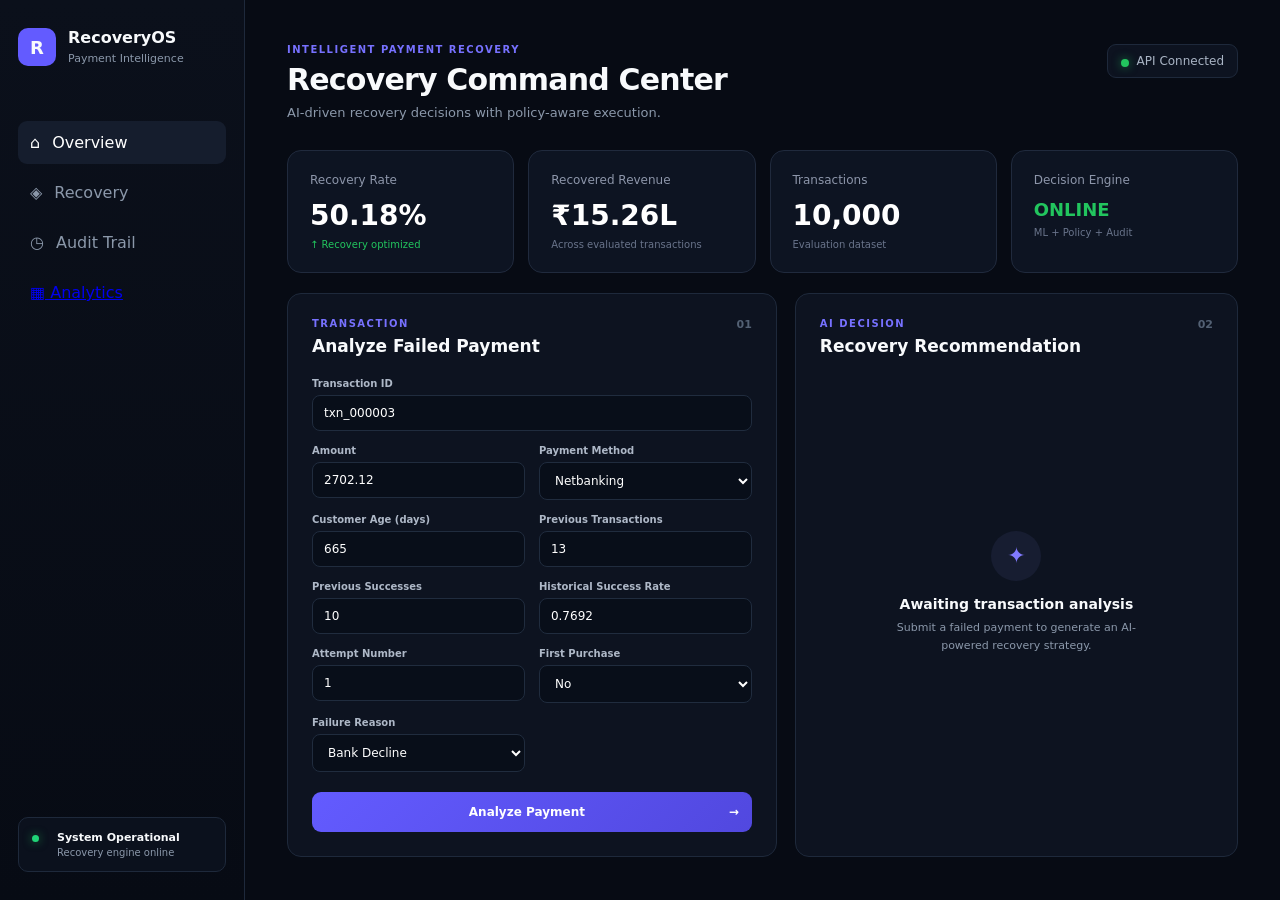
==== frontend/index.html @ 7bb44d77 "debugged features" ====
<!DOCTYPE html>
<html lang="en">
<head>
    <meta charset="UTF-8">
    <meta name="viewport" content="width=device-width, initial-scale=1.0">

    <title>RecoveryOS</title>

    <link rel="stylesheet" href="style.css">
</head>

<body>

<div class="app">

    <!-- SIDEBAR -->

    <aside class="sidebar">

        <div class="brand">
            <div class="brand-icon">R</div>

            <div>
                <h1>RecoveryOS</h1>
                <span>Payment Intelligence</span>
            </div>
        </div>

        <nav>

            <button class="nav-item active">
                <span>⌂</span>
                Overview
            </button>

            <button class="nav-item">
                <span>◈</span>
                Recovery
            </button>

            <button class="nav-item">
                <span>◷</span>
                Audit Trail
            </button>

            <button class="nav-item">
                <a
    href="analytics.html"
    class="active"
>
    ▦ Analytics
</a>
            </button>

        </nav>

        <div class="system-status">

            <span class="status-dot"></span>

            <div>
                <strong>System Operational</strong>
                <small>Recovery engine online</small>
            </div>

        </div>

    </aside>


    <!-- MAIN -->

    <main class="main">

        <!-- HEADER -->

        <header class="header">

            <div>
                <p class="eyebrow">INTELLIGENT PAYMENT RECOVERY</p>

                <h2>Recovery Command Center</h2>

                <p class="subtitle">
                    AI-driven recovery decisions with policy-aware execution.
                </p>
            </div>

            <div class="header-status">
                <span class="status-dot"></span>
                API Connected
            </div>

        </header>


        <!-- METRICS -->

        <section class="metrics">

            <div class="metric-card">

                <span>Recovery Rate</span>

                <strong>50.18%</strong>

                <small class="positive">
                    ↑ Recovery optimized
                </small>

            </div>


            <div class="metric-card">

                <span>Recovered Revenue</span>

                <strong>₹15.26L</strong>

                <small>
                    Across evaluated transactions
                </small>

            </div>


            <div class="metric-card">

                <span>Transactions</span>

                <strong>10,000</strong>

                <small>
                    Evaluation dataset
                </small>

            </div>


            <div class="metric-card">

                <span>Decision Engine</span>

                <strong class="online">ONLINE</strong>

                <small>
                    ML + Policy + Audit
                </small>

            </div>

        </section>


        <!-- ANALYSIS SECTION -->

        <section class="workspace">

            <!-- INPUT -->

            <div class="panel transaction-panel">

                <div class="panel-header">

                    <div>
                        <p class="eyebrow">TRANSACTION</p>

                        <h3>Analyze Failed Payment</h3>
                    </div>

                    <span class="panel-number">01</span>

                </div>


                <div class="form-grid">

                    <div class="form-group full">

                        <label>Transaction ID</label>

                        <input
                            id="transactionId"
                            type="text"
                            value="txn_000003"
                        >

                    </div>


                    <div class="form-group">

                        <label>Amount</label>

                        <input
                            id="amount"
                            type="number"
                            value="2702.12"
                        >

                    </div>


                    <div class="form-group">

                        <label>Payment Method</label>

                        <select id="paymentMethod">

                            <option value="netbanking">
                                Netbanking
                            </option>

                            <option value="card">
                                Card
                            </option>

                            <option value="upi">
                                UPI
                            </option>

                            <option value="wallet">
                                Wallet
                            </option>

                        </select>

                    </div>


                    <div class="form-group">

                        <label>Customer Age (days)</label>

                        <input
                            id="customerAge"
                            type="number"
                            value="665"
                        >

                    </div>


                    <div class="form-group">

                        <label>Previous Transactions</label>

                        <input
                            id="previousTransactions"
                            type="number"
                            value="13"
                        >

                    </div>


                    <div class="form-group">

                        <label>Previous Successes</label>

                        <input
                            id="previousSuccesses"
                            type="number"
                            value="10"
                        >

                    </div>


                    <div class="form-group">

                        <label>Historical Success Rate</label>

                        <input
                            id="historicalRate"
                            type="number"
                            step="0.0001"
                            value="0.7692"
                        >

                    </div>


                    <div class="form-group">

                        <label>Attempt Number</label>

                        <input
                            id="attemptNumber"
                            type="number"
                            value="1"
                        >

                    </div>


                    <div class="form-group">

                        <label>First Purchase</label>

                        <select id="firstPurchase">

                            <option value="false">
                                No
                            </option>

                            <option value="true">
                                Yes
                            </option>

                        </select>

                    </div>


                    <div class="form-group">

                        <label>Failure Reason</label>

                        <select id="failureReason">

                            <option value="bank_decline">
                                Bank Decline
                            </option>

                            <option value="network_error">
                                Network Error
                            </option>

                            <option value="gateway_error">
                                Gateway Error
                            </option>

                            <option value="insufficient_balance">
                                Insufficient Balance
                            </option>

                            <option value="expired_card">
                                Expired Card
                            </option>

                            <option value="authentication_failed">
                                Authentication Failed
                            </option>

                        </select>

                    </div>

                </div>


                <button
                    id="analyzeButton"
                    class="primary-button"
                    onclick="analyzeTransaction()"
                >

                    Analyze Payment

                    <span>→</span>

                </button>


                <div
                    id="loading"
                    class="loading hidden"
                >
                    Running RecoveryOS decision engine...
                </div>


                <div
                    id="error"
                    class="error hidden"
                ></div>

            </div>


            <!-- DECISION -->

            <div class="panel decision-panel">

                <div class="panel-header">

                    <div>
                        <p class="eyebrow">AI DECISION</p>

                        <h3>Recovery Recommendation</h3>
                    </div>

                    <span class="panel-number">02</span>

                </div>


                <div id="emptyDecision" class="empty-state">

                    <div class="empty-icon">
                        ✦
                    </div>

                    <h4>Awaiting transaction analysis</h4>

                    <p>
                        Submit a failed payment to generate an
                        AI-powered recovery strategy.
                    </p>

                </div>


                <div
                    id="decisionContent"
                    class="hidden"
                >

                    <div class="recommendation">

                        <span class="recommendation-label">
                            RECOMMENDED ACTION
                        </span>

                        <div
                            id="recommendedAction"
                            class="recommended-action"
                        >
                            RETRY
                        </div>

                        <div class="confidence">

                            <span>Recovery probability</span>

                            <strong id="recommendedProbability">
                                68.02%
                            </strong>

                        </div>

                    </div>


                    <div class="action-list">

                        <div class="action-row">

                            <div>
                                <strong>Retry</strong>
                                <small>
                                    Direct payment retry
                                </small>
                            </div>

                            <div class="probability">

                                <div class="bar">
                                    <div
                                        id="retryBar"
                                        class="bar-fill"
                                    ></div>
                                </div>

                                <span id="retryProbability">
                                    —
                                </span>

                            </div>

                        </div>


                        <div class="action-row">

                            <div>
                                <strong>Payment Link</strong>
                                <small>
                                    Generate alternate payment
                                </small>
                            </div>

                            <div class="probability">

                                <div class="bar">
                                    <div
                                        id="paymentLinkBar"
                                        class="bar-fill"
                                    ></div>
                                </div>

                                <span id="paymentLinkProbability">
                                    —
                                </span>

                            </div>

                        </div>


                        <div class="action-row">

                            <div>
                                <strong>Reminder</strong>
                                <small>
                                    Prompt customer to retry
                                </small>
                            </div>

                            <div class="probability">

                                <div class="bar">
                                    <div
                                        id="reminderBar"
                                        class="bar-fill"
                                    ></div>
                                </div>

                                <span id="reminderProbability">
                                    —
                                </span>

                            </div>

                        </div>

                    </div>


                    <!-- POLICY -->

<div class="policy-box">

    <div class="policy-header">

        <span>
            POLICY CHECK
        </span>

        <strong id="policyStatus">
            ✓ APPROVED
        </strong>

    </div>

    <div id="policyReasons">
        No policy restrictions.
    </div>

</div>


<!-- DECISION INTELLIGENCE -->

<!-- DECISION INTELLIGENCE -->

<div class="decision-intelligence">

    <div class="decision-intelligence-header">

        <div>

            <span class="eyebrow">
                DECISION INTELLIGENCE
            </span>

            <h3>
                Why this decision?
            </h3>

        </div>

        <span class="decision-badge">
            AI EXPLANATION
        </span>

    </div>


    <div
        id="reasonList"
        class="reason-list"
    >

        <div class="reason-item">

            <span class="reason-icon">
                ✓
            </span>

            <span>
                Analyze a transaction to see why
                the recovery action was selected.
            </span>

        </div>

    </div>

</div>


<!-- EXECUTE -->

                    <button
                        id="executeButton"
                        class="execute-button"
                        onclick="executeRecovery()"
                    >

                        Execute Recovery

                        <span>↗</span>

                    </button>

                </div>

            </div>

        </section>


        <!-- RESULT -->

        <section
            id="resultSection"
            class="result-section hidden"
        >

            <div class="success-card">

                <div class="success-icon">
                    ✓
                </div>

                <div>

                    <p class="eyebrow">
                        RECOVERY RESULT
                    </p>

                    <h3 id="executionStatus">
                        Payment Recovered
                    </h3>

                    <p id="executionMessage">
                        Payment successfully recovered.
                    </p>

                </div>

                <div class="recovered-amount">

                    <span>Amount Recovered</span>

                    <strong id="recoveredAmount">
                        ₹0.00
                    </strong>

                </div>

            </div>


            <div class="audit-card">

                <div>

                    <p class="eyebrow">
                        AUDIT TRAIL
                    </p>

                    <h3>Decision → Policy → Execution</h3>

                </div>

                <div class="audit-id">

                    <span>Audit ID</span>

                    <code id="auditId">
                        —
                    </code>

                </div>

            </div>

        </section>


        <!-- AUDIT TIMELINE -->

        <section
            id="auditSection"
            class="panel audit-panel hidden"
        >

            <div class="panel-header">

                <div>

                    <p class="eyebrow">
                        GOVERNANCE
                    </p>

                    <h3>Transaction Audit Trail</h3>

                </div>

            </div>


            <div id="auditTimeline"></div>

        </section>


    </main>

</div>


<script src="app.js"></script>

</body>
</html>
---- frontend/style.css ----
* {
    box-sizing: border-box;
    margin: 0;
    padding: 0;
}

:root {
    --bg: #070b14;
    --panel: #0d1320;
    --panel-light: #111a2a;
    --border: #1e293b;

    --text: #f8fafc;
    --muted: #8b98aa;

    --primary: #635bff;
    --primary-light: #817aff;

    --success: #22c55e;
    --danger: #ef4444;

    --radius: 14px;
}

body {
    font-family:
        Inter,
        ui-sans-serif,
        system-ui,
        -apple-system,
        BlinkMacSystemFont,
        "Segoe UI",
        sans-serif;

    background: var(--bg);
    color: var(--text);

    min-height: 100vh;
}


button,
input,
select {
    font: inherit;
}


/* ================================
   APP
================================ */

.app {
    display: flex;
    min-height: 100vh;
}


/* ================================
   SIDEBAR
================================ */

.sidebar {
    width: 245px;

    border-right: 1px solid var(--border);

    padding: 28px 18px;

    display: flex;
    flex-direction: column;

    background:
        linear-gradient(
            180deg,
            #0b101b 0%,
            #070b14 100%
        );
}


.brand {
    display: flex;
    align-items: center;
    gap: 12px;

    margin-bottom: 55px;
}


.brand-icon {
    width: 38px;
    height: 38px;

    border-radius: 10px;

    display: grid;
    place-items: center;

    background: var(--primary);

    font-weight: 800;
    font-size: 18px;
}


.brand h1 {
    font-size: 16px;
}


.brand span {
    color: var(--muted);
    font-size: 11px;
}


nav {
    display: flex;
    flex-direction: column;
    gap: 7px;
}


.nav-item {
    border: 0;

    background: transparent;

    color: var(--muted);

    padding: 12px;

    border-radius: 9px;

    text-align: left;

    cursor: pointer;

    display: flex;
    gap: 12px;
    align-items: center;
}


.nav-item:hover,
.nav-item.active {
    background: #151d2d;
    color: white;
}


.system-status {
    margin-top: auto;

    display: flex;
    gap: 10px;

    padding: 13px;

    border: 1px solid var(--border);

    border-radius: 10px;

    background: #0b111d;
}


.system-status strong {
    display: block;
    font-size: 11px;
}


.system-status small {
    display: block;

    color: var(--muted);

    margin-top: 3px;

    font-size: 10px;
}


.status-dot {
    width: 8px;
    height: 8px;

    background: var(--success);

    border-radius: 50%;

    margin-top: 4px;

    box-shadow:
        0 0 10px rgba(34, 197, 94, 0.6);
}


/* ================================
   MAIN
================================ */

.main {
    flex: 1;

    padding: 38px 42px;

    max-width: 1500px;

    margin: auto;
}


.header {
    display: flex;

    justify-content: space-between;
    align-items: flex-start;

    margin-bottom: 30px;
}


.eyebrow {
    color: var(--primary-light);

    font-size: 10px;

    font-weight: 700;

    letter-spacing: 1.4px;

    margin-bottom: 7px;
}


.header h2 {
    font-size: 30px;

    letter-spacing: -0.8px;
}


.subtitle {
    color: var(--muted);

    margin-top: 8px;

    font-size: 13px;
}


.header-status {
    border: 1px solid var(--border);

    background: var(--panel);

    border-radius: 9px;

    padding: 9px 13px;

    display: flex;
    align-items: center;
    gap: 8px;

    color: #aab5c5;

    font-size: 12px;
}


/* ================================
   METRICS
================================ */

.metrics {
    display: grid;

    grid-template-columns:
        repeat(4, 1fr);

    gap: 14px;

    margin-bottom: 20px;
}


.metric-card {
    background: var(--panel);

    border: 1px solid var(--border);

    border-radius: var(--radius);

    padding: 19px;
}


.metric-card span {
    color: var(--muted);

    display: block;

    font-size: 11px;

    margin-bottom: 10px;
}


.metric-card strong {
    font-size: 24px;

    display: block;
}


.metric-card small {
    color: var(--muted);

    display: block;

    margin-top: 6px;

    font-size: 10px;
}


.metric-card .positive {
    color: var(--success);
}


.metric-card .online {
    color: var(--success);

    font-size: 18px;
}


/* ================================
   WORKSPACE
================================ */

.workspace {
    display: grid;

    grid-template-columns:
        1.05fr
        0.95fr;

    gap: 18px;
}


.panel {
    background: var(--panel);

    border: 1px solid var(--border);

    border-radius: var(--radius);

    padding: 24px;
}


.panel-header {
    display: flex;

    justify-content: space-between;

    margin-bottom: 22px;
}


.panel-header h3 {
    font-size: 17px;
}


.panel-number {
    color: #536174;

    font-size: 11px;

    font-weight: 700;
}


/* ================================
   FORM
================================ */

.form-grid {
    display: grid;

    grid-template-columns:
        repeat(2, 1fr);

    gap: 14px;
}


.form-group {
    display: flex;

    flex-direction: column;

    gap: 6px;
}


.form-group.full {
    grid-column: 1 / -1;
}


.form-group label {
    color: #aeb8c7;

    font-size: 10px;

    font-weight: 600;
}


input,
select {
    background: #080e19;

    border: 1px solid #202c3e;

    border-radius: 8px;

    color: white;

    padding: 10px 11px;

    outline: none;

    font-size: 12px;
}


input:focus,
select:focus {
    border-color: var(--primary);
}


.primary-button,
.execute-button {
    width: 100%;

    border: 0;

    border-radius: 9px;

    padding: 13px;

    margin-top: 20px;

    cursor: pointer;

    color: white;

    font-weight: 700;

    font-size: 12px;

    background:
        linear-gradient(
            135deg,
            var(--primary),
            #5148df
        );

    transition: 0.2s;
}


.primary-button:hover,
.execute-button:hover {
    transform: translateY(-1px);

    box-shadow:
        0 8px 25px rgba(99, 91, 255, 0.25);
}


.primary-button span,
.execute-button span {
    float: right;
}


/* ================================
   DECISION
================================ */

.empty-state {
    height: 430px;

    display: flex;

    flex-direction: column;

    justify-content: center;

    align-items: center;

    text-align: center;
}


.empty-icon {
    width: 50px;
    height: 50px;

    border-radius: 50%;

    background: #171d31;

    display: grid;

    place-items: center;

    color: var(--primary-light);

    font-size: 22px;

    margin-bottom: 15px;
}


.empty-state h4 {
    font-size: 14px;
}


.empty-state p {
    color: var(--muted);

    max-width: 280px;

    font-size: 11px;

    line-height: 1.6;

    margin-top: 7px;
}


.recommendation {
    border: 1px solid #293354;

    background:
        linear-gradient(
            135deg,
            #11172b,
            #0c1220
        );

    border-radius: 12px;

    padding: 22px;

    text-align: center;
}


.recommendation-label {
    color: var(--muted);

    font-size: 9px;

    letter-spacing: 1.2px;
}


.recommended-action {
    color: #a39eff;

    font-size: 28px;

    font-weight: 800;

    margin: 9px 0;
}


.confidence {
    display: flex;

    justify-content: space-between;

    color: var(--muted);

    font-size: 11px;
}


.confidence strong {
    color: white;
}


/* ================================
   ACTIONS
================================ */

.action-list {
    margin-top: 20px;
}


.action-row {
    display: flex;

    justify-content: space-between;

    align-items: center;

    padding: 13px 0;

    border-bottom: 1px solid #182234;
}


.action-row strong {
    display: block;

    font-size: 12px;
}


.action-row small {
    color: var(--muted);

    font-size: 9px;
}


.probability {
    width: 180px;

    display: flex;

    align-items: center;

    gap: 9px;
}


.bar {
    flex: 1;

    height: 5px;

    background: #1b2535;

    border-radius: 5px;

    overflow: hidden;
}


.bar-fill {
    height: 100%;

    width: 0%;

    background: var(--primary);

    border-radius: 5px;

    transition: width 0.5s;
}


.probability span {
    width: 43px;

    text-align: right;

    font-size: 10px;

    color: #aeb8c7;
}


/* ================================
   POLICY
================================ */

.policy-box {
    background: #091712;

    border: 1px solid #163626;

    border-radius: 9px;

    margin-top: 18px;

    padding: 13px;
}


.policy-header {
    display: flex;

    justify-content: space-between;

    margin-bottom: 6px;
}


.policy-header span {
    color: var(--muted);

    font-size: 9px;

    letter-spacing: 1px;
}


.policy-header strong {
    color: var(--success);

    font-size: 10px;
}


#policyReasons {
    color: #7f9288;

    font-size: 10px;
}


.execute-button {
    background: var(--success);

    color: #031009;
}


/* ================================
   RESULT
================================ */

.result-section {
    margin-top: 20px;
}


.success-card,
.audit-card {
    background: var(--panel);

    border: 1px solid var(--border);

    border-radius: var(--radius);

    padding: 22px;

    display: flex;

    align-items: center;

    gap: 16px;
}


.success-icon {
    width: 45px;
    height: 45px;

    border-radius: 50%;

    background: #0d2a1b;

    color: var(--success);

    display: grid;

    place-items: center;

    font-size: 20px;
}


.success-card h3 {
    font-size: 17px;
}


.success-card p:not(.eyebrow) {
    color: var(--muted);

    font-size: 11px;

    margin-top: 4px;
}


.recovered-amount {
    margin-left: auto;

    text-align: right;
}


.recovered-amount span {
    color: var(--muted);

    font-size: 10px;

    display: block;
}


.recovered-amount strong {
    color: var(--success);

    font-size: 24px;
}


.audit-card {
    margin-top: 12px;
}


.audit-id {
    margin-left: auto;

    text-align: right;
}


.audit-id span {
    color: var(--muted);

    display: block;

    font-size: 9px;

    margin-bottom: 5px;
}


.audit-id code {
    color: #9ea9ba;

    font-size: 9px;
}


/* ================================
   AUDIT
================================ */

.audit-panel {
    margin-top: 20px;
}


.timeline-event {
    position: relative;

    padding: 14px 0 14px 25px;

    border-left: 1px solid #273246;
}


.timeline-event::before {
    content: "";

    position: absolute;

    left: -4px;
    top: 19px;

    width: 7px;
    height: 7px;

    background: var(--primary);

    border-radius: 50%;
}


.timeline-event strong {
    font-size: 11px;
}


.timeline-event p {
    color: var(--muted);

    font-size: 10px;

    margin-top: 4px;
}


/* ================================
   STATES
================================ */

.hidden {
    display: none !important;
}


.loading {
    color: var(--primary-light);

    font-size: 10px;

    margin-top: 10px;
}


.error {
    background: #2b1010;

    border: 1px solid #5c2020;

    color: #fca5a5;

    padding: 10px;

    border-radius: 7px;

    font-size: 10px;

    margin-top: 10px;
}


/* ================================
   RESPONSIVE
================================ */

@media (max-width: 1000px) {

    .sidebar {
        width: 190px;
    }

    .main {
        padding: 25px;
    }

    .metrics {
        grid-template-columns:
            repeat(2, 1fr);
    }

    .workspace {
        grid-template-columns: 1fr;
    }

}


@media (max-width: 700px) {

    .sidebar {
        display: none;
    }

    .main {
        padding: 18px;
    }

    .metrics {
        grid-template-columns: 1fr;
    }

    .form-grid {
        grid-template-columns: 1fr;
    }

    .form-group.full {
        grid-column: auto;
    }

}

/* =====================================================
   ANALYTICS
===================================================== */

.page-header {
    display: flex;
    justify-content: space-between;
    align-items: flex-start;
    margin-bottom: 32px;
}

.page-header h1 {
    margin: 8px 0;
    font-size: 32px;
}

.page-header p {
    color: #8d96aa;
    margin: 0;
}


.api-status {
    padding: 10px 16px;
    border: 1px solid #263047;
    border-radius: 10px;
    background: #0d1422;
    color: #aab3c6;
    font-size: 13px;
}

.api-status span,
.system-status span {
    display: inline-block;
    width: 7px;
    height: 7px;
    background: #20d477;
    border-radius: 50%;
    margin-right: 8px;
}


/* METRICS */

.metric-grid {
    display: grid;
    grid-template-columns:
        repeat(4, 1fr);

    gap: 16px;

    margin-bottom: 20px;
}

.metric-card {
    background: #0d1422;

    border: 1px solid #202a3d;

    border-radius: 14px;

    padding: 22px;
}

.metric-card span {
    display: block;

    font-size: 12px;

    color: #8d96aa;

    margin-bottom: 12px;
}

.metric-card strong {
    display: block;

    font-size: 28px;

    color: #ffffff;

    margin-bottom: 7px;
}

.metric-card small {
    color: #69748b;
}


/* CHART GRID */

.chart-grid {
    display: grid;

    grid-template-columns:
        1fr 1fr;

    gap: 18px;

    margin-bottom: 18px;
}


.analytics-card {
    background: #0d1422;

    border: 1px solid #202a3d;

    border-radius: 14px;

    padding: 24px;

    margin-bottom: 18px;
}

.full-card {
    width: auto;
}


.card-header {
    display: flex;

    justify-content:
        space-between;

    margin-bottom: 20px;
}

.card-header h2 {
    margin: 7px 0 0;

    font-size: 18px;

    color: #ffffff;
}


.eyebrow {
    color: #7771ff;

    font-size: 10px;

    font-weight: 700;

    letter-spacing: 1.5px;
}


/* CHART */

.chart-container {
    position: relative;

    height: 300px;
}

.chart-container.large {
    height: 360px;
}


/* TABLE */

.table-wrapper {
    overflow-x: auto;
}

table {
    width: 100%;

    border-collapse: collapse;
}

th {
    text-align: left;

    color: #707b92;

    font-size: 11px;

    text-transform: uppercase;

    letter-spacing: 0.7px;

    padding: 13px;

    border-bottom:
        1px solid #202a3d;
}

td {
    padding: 15px 13px;

    color: #c8cfdd;

    border-bottom:
        1px solid #182235;

    font-size: 13px;
}

tr:hover {
    background: #111a2b;
}


/* RESPONSIVE */

@media (max-width: 1000px) {

    .metric-grid {
        grid-template-columns:
            repeat(2, 1fr);
    }

    .chart-grid {
        grid-template-columns:
            1fr;
    }

}

@media (max-width: 600px) {

    .metric-grid {
        grid-template-columns:
            1fr;
    }

}

/* ============================================================
   DECISION INTELLIGENCE
   ============================================================ */

.decision-reason {
    margin-top: 18px;
    padding: 18px;
    border: 1px solid #202a3d;
    border-radius: 12px;
    background: #0b1220;
}

.decision-reason h3 {
    margin: 6px 0 14px;
    font-size: 16px;
}

.reason-list {
    display: flex;
    flex-direction: column;
    gap: 10px;
}

.reason-item {
    display: flex;
    align-items: flex-start;
    gap: 10px;
    padding: 9px 0;
    border-bottom: 1px solid #182235;
    font-size: 13px;
    color: #b7c1d4;
}

.reason-item:last-child {
    border-bottom: none;
}

.reason-icon {
    color: #22c55e;
    font-weight: bold;
    min-width: 16px;
}

.reason-icon.warning {
    color: #f59e0b;
}

.reason-icon.blocked {
    color: #ef4444;
}

.reason-loading {
    color: #68758b;
    font-size: 13px;
}

/* =========================================================
   DECISION INTELLIGENCE
========================================================= */

.decision-intelligence {

    margin-top: 16px;

    padding: 20px;

    border: 1px solid #202a3d;

    border-radius: 12px;

    background:
        linear-gradient(
            135deg,
            rgba(99, 102, 241, 0.08),
            rgba(15, 23, 42, 0.25)
        );
}


.decision-intelligence-header {

    display: flex;

    justify-content: space-between;

    align-items: center;

    margin-bottom: 18px;
}


.decision-intelligence-header h3 {

    margin-top: 6px;

    margin-bottom: 0;

    font-size: 18px;
}


.decision-badge {

    padding: 6px 10px;

    border-radius: 6px;

    font-size: 10px;

    font-weight: 700;

    letter-spacing: 0.08em;

    color: #a5b4fc;

    background: rgba(99, 102, 241, 0.12);

    border: 1px solid
        rgba(99, 102, 241, 0.25);
}


.reason-list {

    display: flex;

    flex-direction: column;

    gap: 10px;
}


.reason-item {

    display: flex;

    align-items: flex-start;

    gap: 10px;

    padding: 11px 12px;

    border-radius: 8px;

    background: rgba(15, 23, 42, 0.55);

    border: 1px solid #182235;

    color: #aab4c5;

    font-size: 13px;

    line-height: 1.5;
}


.reason-icon {

    display: flex;

    align-items: center;

    justify-content: center;

    flex-shrink: 0;

    width: 20px;

    height: 20px;

    border-radius: 50%;

    background: rgba(34, 197, 94, 0.12);

    color: #22c55e;

    font-size: 11px;

    font-weight: 700;
}

.recovery-result.success .result-icon {
    background: rgba(34, 197, 94, 0.15);
    color: #22c55e;
}

.recovery-result.failed .result-icon {
    background: rgba(239, 68, 68, 0.15);
    color: #ef4444;
}

.recovery-result.failed .result-title {
    color: #ef4444;
}

.recovery-result.success .result-title {
    color: #22c55e;
}
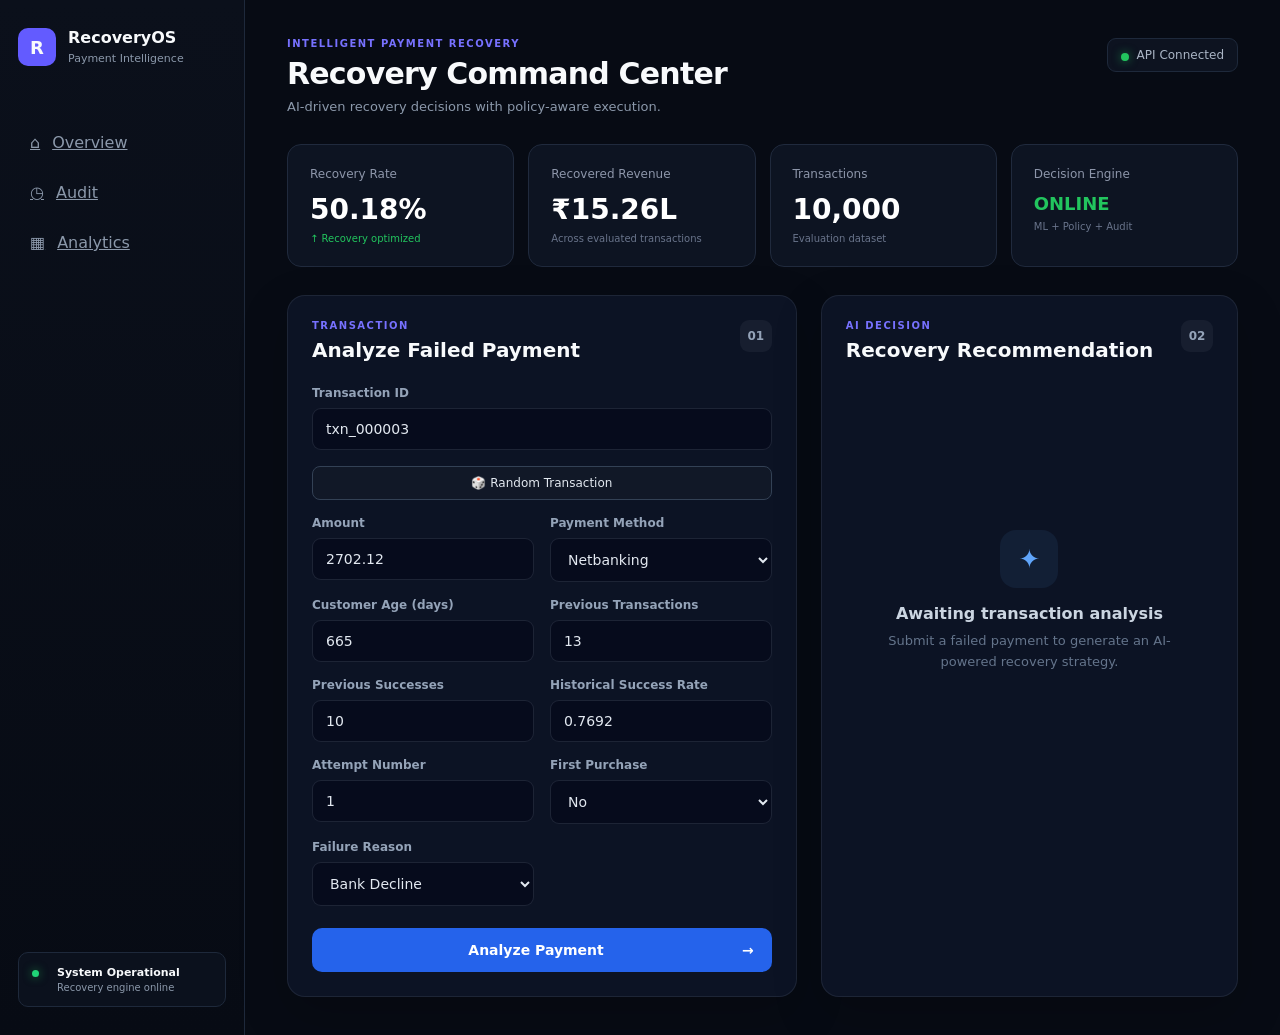
==== commit df1f3da0: "fixed: UI" ====
--- a/frontend/index.html
+++ b/frontend/index.html
@@ -15,57 +15,48 @@
 
     <!-- SIDEBAR -->
 
-    <aside class="sidebar">
-
-        <div class="brand">
-            <div class="brand-icon">R</div>
-
-            <div>
-                <h1>RecoveryOS</h1>
-                <span>Payment Intelligence</span>
-            </div>
+<aside class="sidebar">
+
+    <div class="brand">
+        <div class="brand-icon">R</div>
+
+        <div>
+            <h1>RecoveryOS</h1>
+            <span>Payment Intelligence</span>
         </div>
-
-        <nav>
-
-            <button class="nav-item active">
-                <span>⌂</span>
-                Overview
-            </button>
-
-            <button class="nav-item">
-                <span>◈</span>
-                Recovery
-            </button>
-
-            <button class="nav-item">
-                <span>◷</span>
-                Audit Trail
-            </button>
-
-            <button class="nav-item">
-                <a
-    href="analytics.html"
-    class="active"
->
-    ▦ Analytics
-</a>
-            </button>
-
-        </nav>
-
-        <div class="system-status">
-
-            <span class="status-dot"></span>
-
-            <div>
-                <strong>System Operational</strong>
-                <small>Recovery engine online</small>
-            </div>
-
+    </div>
+
+    <nav>
+
+        <a href="index.html" class="nav-item">
+            <span>⌂</span>
+            <span>Overview</span>
+        </a>
+
+        <a href="audit.html" class="nav-item">
+            <span>◷</span>
+            <span>Audit</span>
+        </a>
+
+        <a href="analytics.html" class="nav-item">
+            <span>▦</span>
+            <span>Analytics</span>
+        </a>
+
+    </nav>
+
+    <div class="system-status">
+
+        <span class="status-dot"></span>
+
+        <div>
+            <strong>System Operational</strong>
+            <small>Recovery engine online</small>
         </div>
 
-    </aside>
+    </div>
+
+</aside>
 
 
     <!-- MAIN -->
--- a/frontend/style.css
+++ b/frontend/style.css
@@ -1421,4 +1421,883 @@
 
 .recovery-result.success .result-title {
     color: #22c55e;
+}
+
+/* =========================================================
+   RECOVERY PAGE
+========================================================= */
+
+.workspace {
+    display: grid;
+    grid-template-columns: minmax(0, 1.1fr) minmax(0, 0.9fr);
+    gap: 24px;
+    margin-top: 28px;
+}
+
+
+.panel {
+    background: rgba(15, 23, 42, 0.78);
+    border: 1px solid rgba(148, 163, 184, 0.12);
+    border-radius: 18px;
+    padding: 24px;
+    box-shadow: 0 18px 50px rgba(0, 0, 0, 0.18);
+}
+
+
+.panel-header {
+    display: flex;
+    justify-content: space-between;
+    align-items: flex-start;
+    margin-bottom: 24px;
+}
+
+
+.panel-header h3 {
+    margin: 6px 0 0;
+    font-size: 20px;
+}
+
+
+.panel-number {
+    display: flex;
+    align-items: center;
+    justify-content: center;
+
+    width: 32px;
+    height: 32px;
+
+    border-radius: 9px;
+
+    background: rgba(148, 163, 184, 0.08);
+
+    color: #94a3b8;
+
+    font-size: 12px;
+    font-weight: 700;
+}
+
+
+/* =========================================================
+   FORM
+========================================================= */
+
+.form-grid {
+    display: grid;
+    grid-template-columns: repeat(2, minmax(0, 1fr));
+    gap: 16px;
+}
+
+
+.form-group {
+    display: flex;
+    flex-direction: column;
+    gap: 8px;
+}
+
+
+.form-group.full {
+    grid-column: 1 / -1;
+}
+
+
+.form-group label {
+    font-size: 12px;
+    font-weight: 600;
+    color: #94a3b8;
+}
+
+
+.form-group input,
+.form-group select {
+    width: 100%;
+    box-sizing: border-box;
+
+    padding: 12px 13px;
+
+    border: 1px solid rgba(148, 163, 184, 0.16);
+    border-radius: 9px;
+
+    background: rgba(2, 6, 23, 0.55);
+
+    color: #e2e8f0;
+
+    outline: none;
+
+    font-size: 14px;
+
+    transition:
+        border-color 0.2s ease,
+        box-shadow 0.2s ease;
+}
+
+
+.form-group input:focus,
+.form-group select:focus {
+    border-color: rgba(96, 165, 250, 0.7);
+
+    box-shadow:
+        0 0 0 3px rgba(59, 130, 246, 0.1);
+}
+
+
+.form-group select option {
+    background: #0f172a;
+    color: #e2e8f0;
+}
+
+
+/* =========================================================
+   BUTTONS
+========================================================= */
+
+.primary-button,
+.execute-button {
+    width: 100%;
+
+    margin-top: 22px;
+
+    border: 0;
+    border-radius: 10px;
+
+    padding: 14px 18px;
+
+    cursor: pointer;
+
+    font-size: 14px;
+    font-weight: 700;
+
+    transition:
+        transform 0.2s ease,
+        opacity 0.2s ease,
+        box-shadow 0.2s ease;
+}
+
+
+.primary-button {
+    background: #2563eb;
+    color: white;
+}
+
+
+.execute-button {
+    background: #16a34a;
+    color: white;
+}
+
+
+.primary-button:hover,
+.execute-button:hover {
+    transform: translateY(-1px);
+
+    box-shadow:
+        0 10px 25px rgba(0, 0, 0, 0.2);
+}
+
+
+.primary-button:disabled,
+.execute-button:disabled {
+    opacity: 0.55;
+    cursor: not-allowed;
+    transform: none;
+}
+
+
+/* =========================================================
+   LOADING / ERROR
+========================================================= */
+
+.loading {
+    margin-top: 14px;
+
+    padding: 12px;
+
+    border-radius: 9px;
+
+    background: rgba(59, 130, 246, 0.08);
+
+    color: #93c5fd;
+
+    font-size: 13px;
+
+    text-align: center;
+}
+
+
+.error {
+    margin-top: 14px;
+
+    padding: 12px 14px;
+
+    border-radius: 9px;
+
+    background: rgba(239, 68, 68, 0.1);
+
+    border: 1px solid rgba(239, 68, 68, 0.2);
+
+    color: #fca5a5;
+
+    font-size: 13px;
+}
+
+
+.hidden {
+    display: none !important;
+}
+
+
+/* =========================================================
+   EMPTY DECISION
+========================================================= */
+
+.empty-state {
+    min-height: 360px;
+
+    display: flex;
+
+    flex-direction: column;
+
+    align-items: center;
+
+    justify-content: center;
+
+    text-align: center;
+
+    color: #64748b;
+}
+
+
+.empty-icon {
+    width: 58px;
+    height: 58px;
+
+    display: flex;
+
+    align-items: center;
+    justify-content: center;
+
+    border-radius: 16px;
+
+    margin-bottom: 16px;
+
+    background: rgba(96, 165, 250, 0.08);
+
+    color: #60a5fa;
+
+    font-size: 26px;
+}
+
+
+.empty-state h4 {
+    margin: 0 0 8px;
+
+    color: #cbd5e1;
+
+    font-size: 16px;
+}
+
+
+.empty-state p {
+    max-width: 330px;
+
+    margin: 0;
+
+    color: #64748b;
+
+    line-height: 1.6;
+
+    font-size: 13px;
+}
+
+
+/* =========================================================
+   RECOMMENDATION
+========================================================= */
+
+.recommendation {
+    padding: 20px;
+
+    border-radius: 14px;
+
+    background:
+        linear-gradient(
+            135deg,
+            rgba(37, 99, 235, 0.12),
+            rgba(15, 23, 42, 0.4)
+        );
+
+    border: 1px solid rgba(96, 165, 250, 0.15);
+}
+
+
+.recommendation-label {
+    display: block;
+
+    color: #64748b;
+
+    font-size: 10px;
+
+    font-weight: 800;
+
+    letter-spacing: 0.12em;
+}
+
+
+.recommended-action {
+    margin-top: 8px;
+
+    color: #60a5fa;
+
+    font-size: 32px;
+
+    font-weight: 800;
+
+    letter-spacing: -0.03em;
+}
+
+
+.confidence {
+    display: flex;
+
+    justify-content: space-between;
+
+    align-items: center;
+
+    margin-top: 16px;
+
+    color: #94a3b8;
+
+    font-size: 13px;
+}
+
+
+.confidence strong {
+    color: #e2e8f0;
+
+    font-size: 17px;
+}
+
+
+/* =========================================================
+   ACTION LIST
+========================================================= */
+
+.action-list {
+    margin-top: 20px;
+
+    display: flex;
+
+    flex-direction: column;
+
+    gap: 12px;
+}
+
+
+.action-row {
+    display: flex;
+
+    justify-content: space-between;
+
+    align-items: center;
+
+    gap: 18px;
+
+    padding: 14px 0;
+
+    border-bottom: 1px solid rgba(148, 163, 184, 0.08);
+}
+
+
+.action-row:last-child {
+    border-bottom: 0;
+}
+
+
+.action-row strong {
+    display: block;
+
+    color: #e2e8f0;
+
+    font-size: 14px;
+}
+
+
+.action-row small {
+    display: block;
+
+    margin-top: 4px;
+
+    color: #64748b;
+
+    font-size: 12px;
+}
+
+
+.probability {
+    width: 45%;
+
+    display: flex;
+
+    align-items: center;
+
+    gap: 12px;
+}
+
+
+.probability .bar {
+    flex: 1;
+
+    height: 7px;
+
+    overflow: hidden;
+
+    border-radius: 999px;
+
+    background: rgba(148, 163, 184, 0.1);
+}
+
+
+.bar-fill {
+    width: 0;
+    height: 100%;
+
+    border-radius: inherit;
+
+    background: #3b82f6;
+
+    transition:
+        width 0.6s ease;
+}
+
+
+.probability > span {
+    width: 55px;
+
+    text-align: right;
+
+    color: #cbd5e1;
+
+    font-size: 12px;
+
+    font-weight: 700;
+}
+
+
+/* =========================================================
+   POLICY
+========================================================= */
+
+.policy-box {
+    margin-top: 20px;
+
+    padding: 16px;
+
+    border-radius: 12px;
+
+    background: rgba(2, 6, 23, 0.4);
+
+    border: 1px solid rgba(148, 163, 184, 0.1);
+}
+
+
+.policy-header {
+    display: flex;
+
+    justify-content: space-between;
+
+    align-items: center;
+
+    margin-bottom: 10px;
+}
+
+
+.policy-header span {
+    color: #64748b;
+
+    font-size: 10px;
+
+    font-weight: 800;
+
+    letter-spacing: 0.1em;
+}
+
+
+.policy-header strong {
+    color: #22c55e;
+
+    font-size: 12px;
+}
+
+
+#policyReasons {
+    color: #94a3b8;
+
+    font-size: 12px;
+
+    line-height: 1.6;
+}
+
+
+/* =========================================================
+   DECISION INTELLIGENCE
+========================================================= */
+
+.decision-intelligence {
+    margin-top: 20px;
+
+    padding: 18px;
+
+    border-radius: 12px;
+
+    background: rgba(2, 6, 23, 0.3);
+
+    border: 1px solid rgba(148, 163, 184, 0.08);
+}
+
+
+.decision-intelligence-header {
+    display: flex;
+
+    align-items: center;
+
+    justify-content: space-between;
+
+    gap: 12px;
+
+    margin-bottom: 16px;
+}
+
+
+.decision-intelligence-header h3 {
+    margin: 6px 0 0;
+
+    font-size: 16px;
+
+    color: #e2e8f0;
+}
+
+
+.decision-badge {
+    padding: 6px 9px;
+
+    border-radius: 999px;
+
+    background: rgba(96, 165, 250, 0.08);
+
+    color: #60a5fa;
+
+    font-size: 9px;
+
+    font-weight: 800;
+
+    letter-spacing: 0.08em;
+}
+
+
+.reason-list {
+    display: flex;
+
+    flex-direction: column;
+
+    gap: 10px;
+}
+
+
+.reason-item {
+    display: flex;
+
+    align-items: flex-start;
+
+    gap: 10px;
+
+    color: #94a3b8;
+
+    font-size: 12px;
+
+    line-height: 1.55;
+}
+
+
+.reason-icon {
+    flex: 0 0 auto;
+
+    width: 19px;
+    height: 19px;
+
+    display: flex;
+
+    align-items: center;
+    justify-content: center;
+
+    border-radius: 50%;
+
+    background: rgba(34, 197, 94, 0.1);
+
+    color: #22c55e;
+
+    font-size: 10px;
+
+    font-weight: 800;
+}
+
+
+/* =========================================================
+   EXECUTION RESULT
+========================================================= */
+
+.result-section {
+    margin-top: 24px;
+}
+
+
+.success-card {
+    display: grid;
+
+    grid-template-columns: auto 1fr auto;
+
+    align-items: center;
+
+    gap: 18px;
+
+    padding: 22px;
+
+    border-radius: 16px;
+
+    background:
+        rgba(34, 197, 94, 0.07);
+
+    border: 1px solid rgba(34, 197, 94, 0.16);
+}
+
+
+.success-icon {
+    width: 46px;
+    height: 46px;
+
+    display: flex;
+
+    align-items: center;
+    justify-content: center;
+
+    border-radius: 50%;
+
+    background: rgba(34, 197, 94, 0.12);
+
+    color: #22c55e;
+
+    font-size: 22px;
+
+    font-weight: 800;
+}
+
+
+.success-card h3 {
+    margin: 4px 0;
+
+    color: #e2e8f0;
+}
+
+
+.success-card p {
+    margin: 0;
+
+    color: #94a3b8;
+
+    font-size: 13px;
+}
+
+
+.recovered-amount {
+    text-align: right;
+}
+
+
+.recovered-amount span {
+    display: block;
+
+    color: #64748b;
+
+    font-size: 11px;
+}
+
+
+.recovered-amount strong {
+    display: block;
+
+    margin-top: 5px;
+
+    color: #22c55e;
+
+    font-size: 22px;
+}
+
+
+/* =========================================================
+   AUDIT CARD
+========================================================= */
+
+.audit-card {
+    display: flex;
+
+    align-items: center;
+
+    justify-content: space-between;
+
+    gap: 20px;
+
+    margin-top: 14px;
+
+    padding: 18px;
+
+    border-radius: 14px;
+
+    background: rgba(15, 23, 42, 0.78);
+
+    border: 1px solid rgba(148, 163, 184, 0.1);
+}
+
+
+.audit-card h3 {
+    margin: 4px 0 0;
+
+    color: #e2e8f0;
+
+    font-size: 15px;
+}
+
+
+.audit-id {
+    text-align: right;
+}
+
+
+.audit-id span {
+    display: block;
+
+    color: #64748b;
+
+    font-size: 10px;
+
+    text-transform: uppercase;
+
+    letter-spacing: 0.08em;
+}
+
+
+.audit-id code {
+    display: block;
+
+    margin-top: 5px;
+
+    color: #93c5fd;
+
+    font-size: 11px;
+}
+
+
+/* =========================================================
+   AUDIT TIMELINE
+========================================================= */
+
+.audit-panel {
+    margin-top: 24px;
+}
+
+
+.timeline-event {
+    position: relative;
+
+    padding: 16px 18px;
+
+    margin-bottom: 10px;
+
+    border-left: 2px solid #334155;
+
+    background: rgba(2, 6, 23, 0.25);
+
+    border-radius: 0 10px 10px 0;
+}
+
+
+.timeline-event strong {
+    display: block;
+
+    color: #e2e8f0;
+
+    font-size: 13px;
+}
+
+
+.timeline-event p {
+    margin: 6px 0 0;
+
+    color: #94a3b8;
+
+    font-size: 12px;
+
+    line-height: 1.5;
+}
+
+
+.timeline-event small {
+    display: block;
+
+    margin-top: 7px;
+
+    color: #64748b;
+
+    font-size: 10px;
+}
+
+
+/* =========================================================
+   RESPONSIVE
+========================================================= */
+
+@media (max-width: 1100px) {
+
+    .workspace {
+        grid-template-columns: 1fr;
+    }
+}
+
+
+@media (max-width: 700px) {
+
+    .form-grid {
+        grid-template-columns: 1fr;
+    }
+
+
+    .form-group.full {
+        grid-column: auto;
+    }
+
+
+    .success-card {
+        grid-template-columns: auto 1fr;
+    }
+
+
+    .recovered-amount {
+        grid-column: 1 / -1;
+
+        text-align: left;
+    }
+
+
+    .audit-card {
+        flex-direction: column;
+
+        align-items: flex-start;
+    }
+
+
+    .audit-id {
+        text-align: left;
+    }
+
+
+    .probability {
+        width: 42%;
+    }
 }
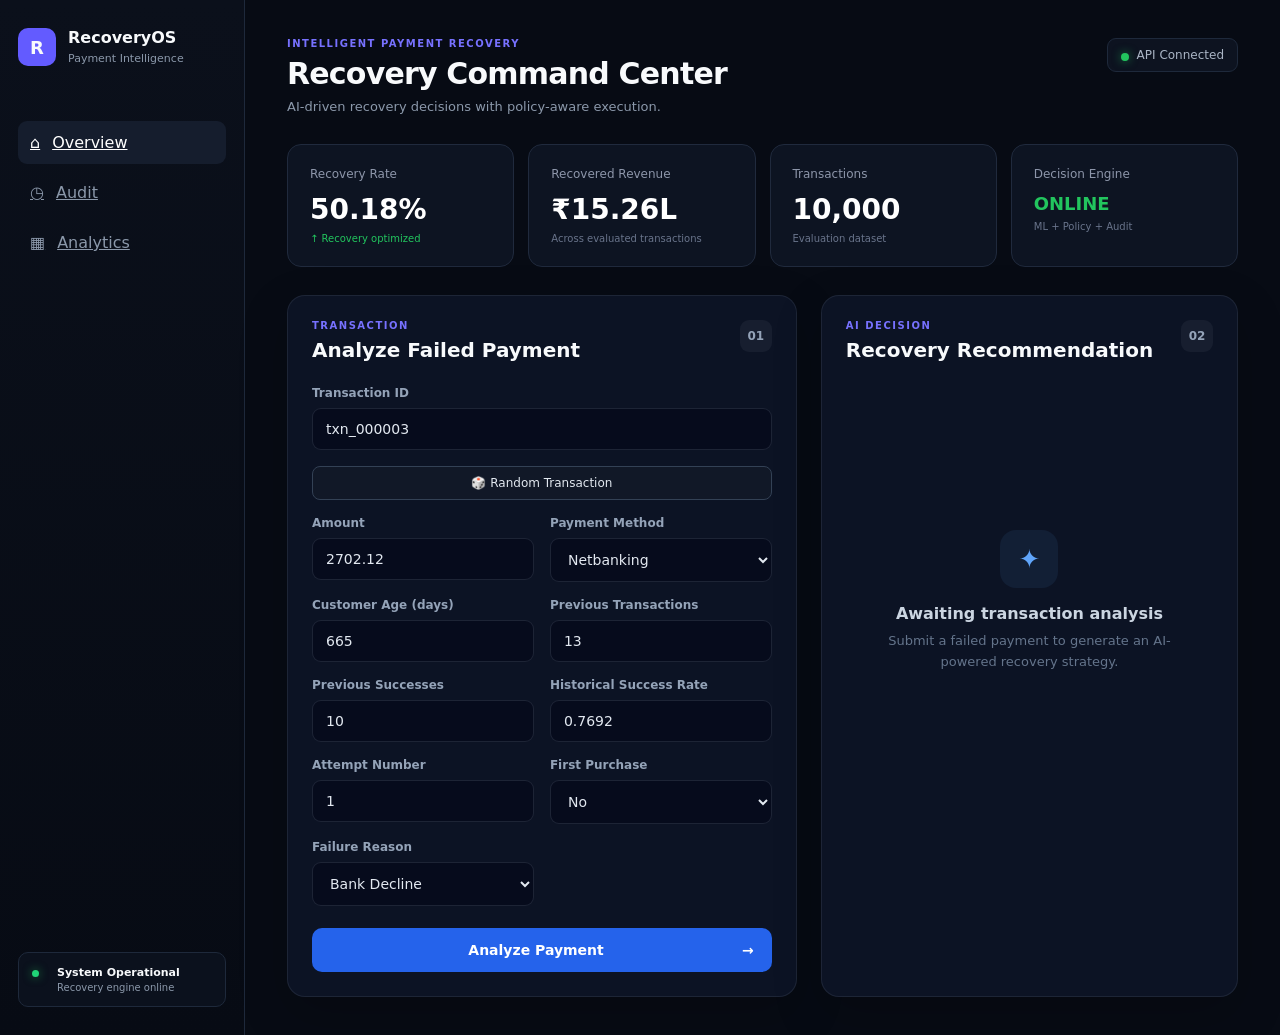
==== commit 30889482: "fixed active tags" ====
--- a/frontend/index.html
+++ b/frontend/index.html
@@ -28,7 +28,7 @@
 
     <nav>
 
-        <a href="index.html" class="nav-item">
+        <a href="index.html" class="nav-item active">
             <span>⌂</span>
             <span>Overview</span>
         </a>
